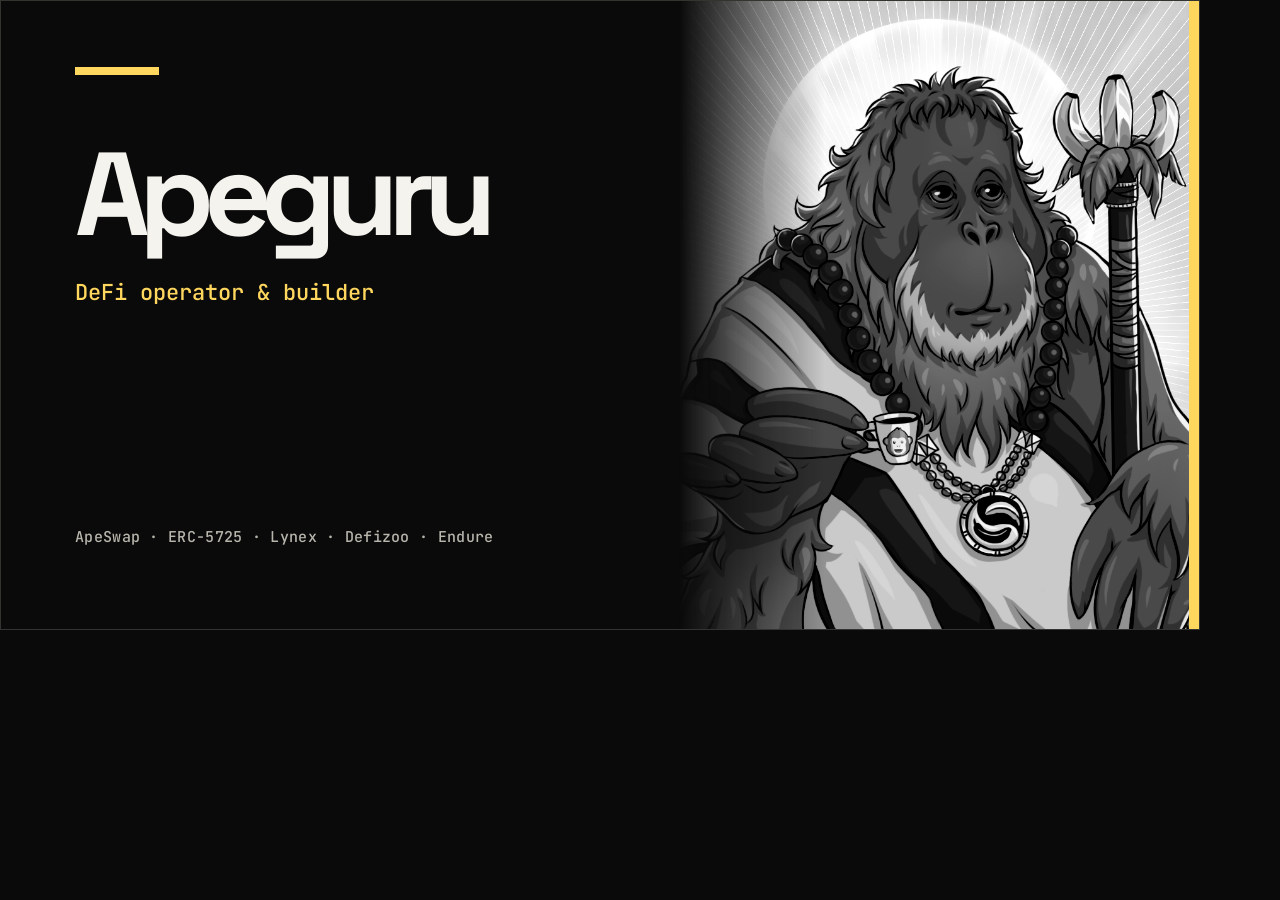
==== assets/images/og-card.html @ 8f4e62bd "Refresh founder profile content and brand assets" ====
<!doctype html>
<html lang="en"><head><meta charset="utf-8"><meta name="viewport" content="width=device-width,initial-scale=1"><link rel="preconnect" href="https://fonts.googleapis.com"><link rel="preconnect" href="https://fonts.gstatic.com" crossorigin><link href="https://fonts.googleapis.com/css2?family=JetBrains+Mono:wght@500&amp;family=Space+Grotesk:wght@500;700&amp;display=swap" rel="stylesheet"><style>*{box-sizing:border-box}html,body{margin:0;width:1200px;height:630px;overflow:hidden;background:#0A0A0A;color:#f5f3ed}.card{height:630px;padding:66px 74px;position:relative;overflow:hidden;border:1px solid #33332f;font-family:"Space Grotesk",sans-serif}.rule{width:84px;height:8px;background:#FFD75E;margin-bottom:70px}.name{margin:0;font-size:118px;line-height:.84;letter-spacing:-.09em}.sub{margin:34px 0 0;color:#FFD75E;font:500 22px "JetBrains Mono",monospace}.receipts{position:absolute;left:74px;bottom:67px;color:#b8b5ad;font:500 15px "JetBrains Mono",monospace;letter-spacing:.02em}.avatar{position:absolute;right:0;bottom:0;width:520px;height:630px;object-fit:cover;object-position:center;filter:grayscale(1) contrast(1.08);mask-image:linear-gradient(to right,transparent 0%,black 28%)}.accent{position:absolute;right:0;top:0;width:10px;height:100%;background:#FFD75E}</style></head><body><main class="card"><div class="rule"></div><h1 class="name">Apeguru</h1><p class="sub">DeFi operator &amp; builder</p><p class="receipts">ApeSwap · ERC-5725 · Lynex · Defizoo · Endure</p><img class="avatar" src="apeguru.png" alt=""><div class="accent"></div></main></body></html>
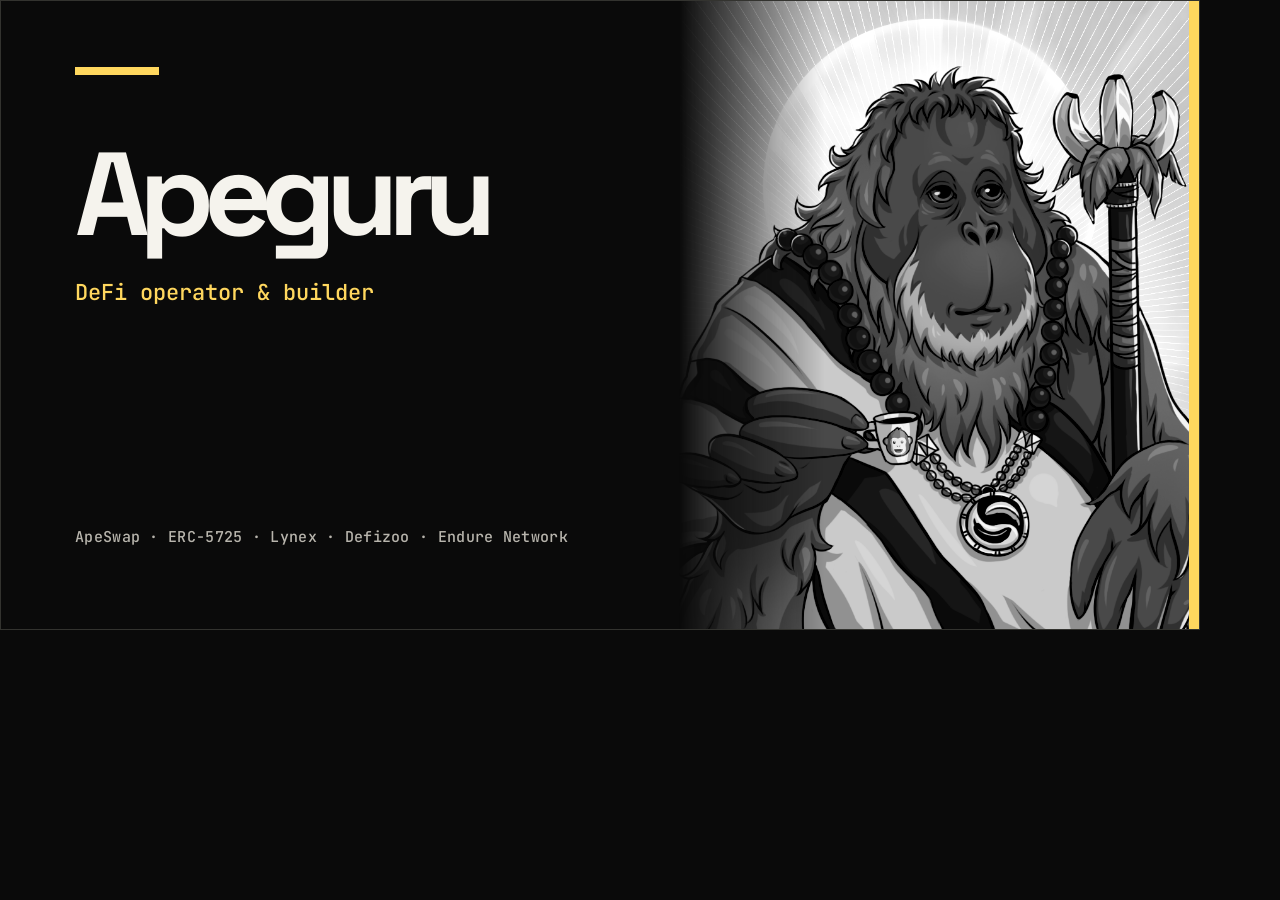
==== commit aa43450d: "Refine founder timeline and ecosystem copy" ====
--- a/assets/images/og-card.html
+++ b/assets/images/og-card.html
@@ -1,2 +1,2 @@
 <!doctype html>
-<html lang="en"><head><meta charset="utf-8"><meta name="viewport" content="width=device-width,initial-scale=1"><link rel="preconnect" href="https://fonts.googleapis.com"><link rel="preconnect" href="https://fonts.gstatic.com" crossorigin><link href="https://fonts.googleapis.com/css2?family=JetBrains+Mono:wght@500&amp;family=Space+Grotesk:wght@500;700&amp;display=swap" rel="stylesheet"><style>*{box-sizing:border-box}html,body{margin:0;width:1200px;height:630px;overflow:hidden;background:#0A0A0A;color:#f5f3ed}.card{height:630px;padding:66px 74px;position:relative;overflow:hidden;border:1px solid #33332f;font-family:"Space Grotesk",sans-serif}.rule{width:84px;height:8px;background:#FFD75E;margin-bottom:70px}.name{margin:0;font-size:118px;line-height:.84;letter-spacing:-.09em}.sub{margin:34px 0 0;color:#FFD75E;font:500 22px "JetBrains Mono",monospace}.receipts{position:absolute;left:74px;bottom:67px;color:#b8b5ad;font:500 15px "JetBrains Mono",monospace;letter-spacing:.02em}.avatar{position:absolute;right:0;bottom:0;width:520px;height:630px;object-fit:cover;object-position:center;filter:grayscale(1) contrast(1.08);mask-image:linear-gradient(to right,transparent 0%,black 28%)}.accent{position:absolute;right:0;top:0;width:10px;height:100%;background:#FFD75E}</style></head><body><main class="card"><div class="rule"></div><h1 class="name">Apeguru</h1><p class="sub">DeFi operator &amp; builder</p><p class="receipts">ApeSwap · ERC-5725 · Lynex · Defizoo · Endure</p><img class="avatar" src="apeguru.png" alt=""><div class="accent"></div></main></body></html>
+<html lang="en"><head><meta charset="utf-8"><meta name="viewport" content="width=device-width,initial-scale=1"><link rel="preconnect" href="https://fonts.googleapis.com"><link rel="preconnect" href="https://fonts.gstatic.com" crossorigin><link href="https://fonts.googleapis.com/css2?family=JetBrains+Mono:wght@500&amp;family=Space+Grotesk:wght@500;700&amp;display=swap" rel="stylesheet"><style>*{box-sizing:border-box}html,body{margin:0;width:1200px;height:630px;overflow:hidden;background:#0A0A0A;color:#f5f3ed}.card{height:630px;padding:66px 74px;position:relative;overflow:hidden;border:1px solid #33332f;font-family:"Space Grotesk",sans-serif}.rule{width:84px;height:8px;background:#FFD75E;margin-bottom:70px}.name{margin:0;font-size:118px;line-height:.84;letter-spacing:-.09em}.sub{margin:34px 0 0;color:#FFD75E;font:500 22px "JetBrains Mono",monospace}.receipts{position:absolute;left:74px;bottom:67px;color:#b8b5ad;font:500 15px "JetBrains Mono",monospace;letter-spacing:.02em}.avatar{position:absolute;right:0;bottom:0;width:520px;height:630px;object-fit:cover;object-position:center;filter:grayscale(1) contrast(1.08);mask-image:linear-gradient(to right,transparent 0%,black 28%)}.accent{position:absolute;right:0;top:0;width:10px;height:100%;background:#FFD75E}</style></head><body><main class="card"><div class="rule"></div><h1 class="name">Apeguru</h1><p class="sub">DeFi operator &amp; builder</p><p class="receipts">ApeSwap · ERC-5725 · Lynex · Defizoo · Endure Network</p><img class="avatar" src="apeguru.png" alt=""><div class="accent"></div></main></body></html>
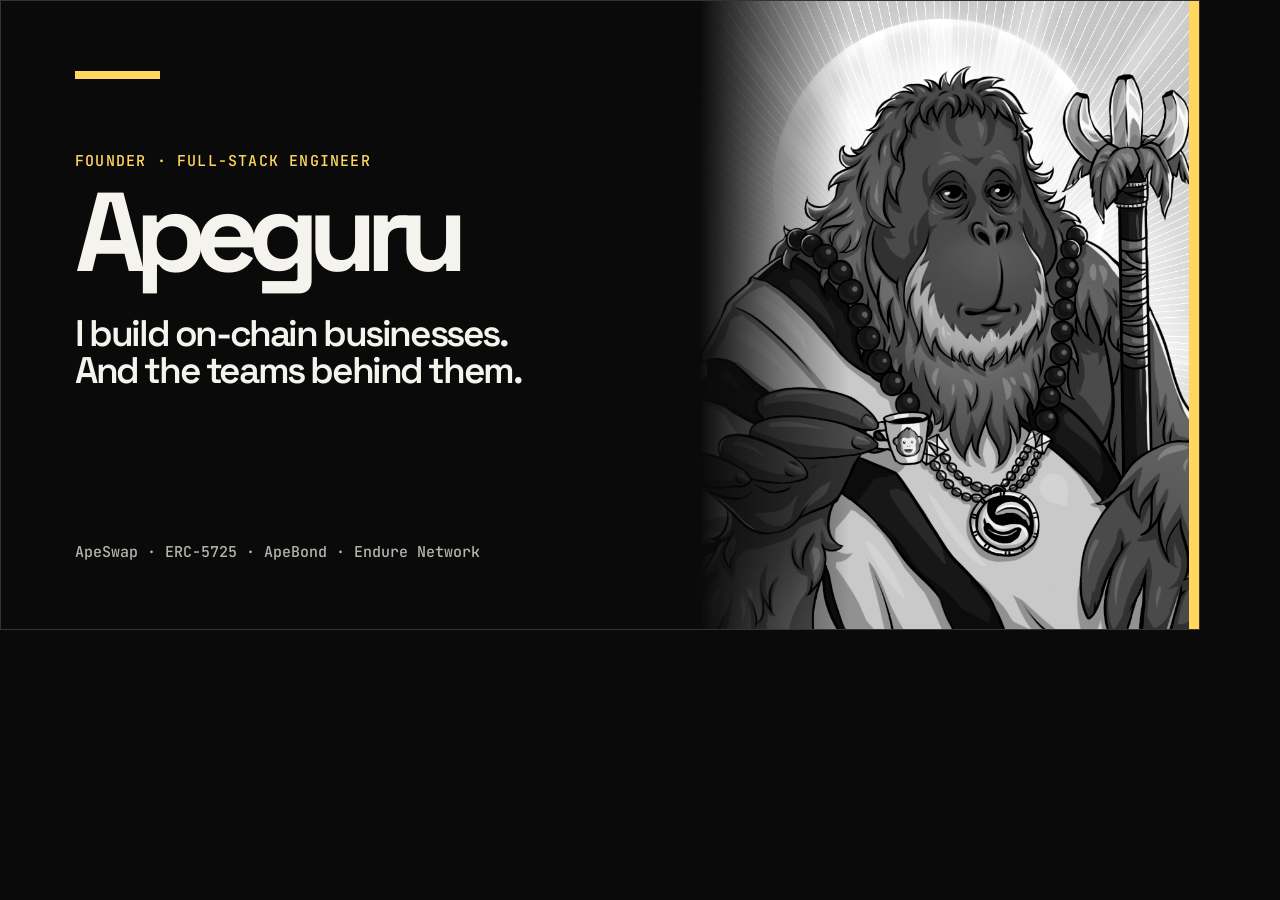
==== commit 5382b6d9: "feat: launch founder profile redesign" ====
--- a/assets/images/og-card.html
+++ b/assets/images/og-card.html
@@ -1,2 +1,2 @@
 <!doctype html>
-<html lang="en"><head><meta charset="utf-8"><meta name="viewport" content="width=device-width,initial-scale=1"><link rel="preconnect" href="https://fonts.googleapis.com"><link rel="preconnect" href="https://fonts.gstatic.com" crossorigin><link href="https://fonts.googleapis.com/css2?family=JetBrains+Mono:wght@500&amp;family=Space+Grotesk:wght@500;700&amp;display=swap" rel="stylesheet"><style>*{box-sizing:border-box}html,body{margin:0;width:1200px;height:630px;overflow:hidden;background:#0A0A0A;color:#f5f3ed}.card{height:630px;padding:66px 74px;position:relative;overflow:hidden;border:1px solid #33332f;font-family:"Space Grotesk",sans-serif}.rule{width:84px;height:8px;background:#FFD75E;margin-bottom:70px}.name{margin:0;font-size:118px;line-height:.84;letter-spacing:-.09em}.sub{margin:34px 0 0;color:#FFD75E;font:500 22px "JetBrains Mono",monospace}.receipts{position:absolute;left:74px;bottom:67px;color:#b8b5ad;font:500 15px "JetBrains Mono",monospace;letter-spacing:.02em}.avatar{position:absolute;right:0;bottom:0;width:520px;height:630px;object-fit:cover;object-position:center;filter:grayscale(1) contrast(1.08);mask-image:linear-gradient(to right,transparent 0%,black 28%)}.accent{position:absolute;right:0;top:0;width:10px;height:100%;background:#FFD75E}</style></head><body><main class="card"><div class="rule"></div><h1 class="name">Apeguru</h1><p class="sub">DeFi operator &amp; builder</p><p class="receipts">ApeSwap · ERC-5725 · Lynex · Defizoo · Endure Network</p><img class="avatar" src="apeguru.png" alt=""><div class="accent"></div></main></body></html>
+<html lang="en"><head><meta charset="utf-8"><meta name="viewport" content="width=device-width,initial-scale=1"><link rel="preconnect" href="https://fonts.googleapis.com"><link rel="preconnect" href="https://fonts.gstatic.com" crossorigin><link href="https://fonts.googleapis.com/css2?family=JetBrains+Mono:wght@500&amp;family=Space+Grotesk:wght@500;600;700&amp;display=swap" rel="stylesheet"><style>*{box-sizing:border-box}html,body{width:1200px;height:630px;margin:0;overflow:hidden;background:#0a0a0a;color:#f5f3ed}.card{position:relative;height:630px;padding:70px 74px;border:1px solid #34332e;overflow:hidden;font-family:"Space Grotesk",sans-serif}.rule{width:85px;height:8px;background:#ffd75e;margin-bottom:72px}.kicker{margin:0 0 17px;color:#ffd75e;font:500 15px "JetBrains Mono",monospace;text-transform:uppercase;letter-spacing:.08em}.name{margin:0;font-size:112px;line-height:.8;letter-spacing:-.1em}.statement{width:560px;margin:37px 0 0;font-size:37px;font-weight:600;line-height:1;letter-spacing:-.065em}.detail{position:absolute;bottom:67px;left:74px;margin:0;color:#b7b4ac;font:500 15px "JetBrains Mono",monospace}.portrait{position:absolute;right:0;bottom:0;width:500px;height:630px;object-fit:cover;object-position:center;filter:grayscale(1) contrast(1.06);mask-image:linear-gradient(to right,transparent 0%,black 30%)}.accent{position:absolute;right:0;top:0;width:10px;height:100%;background:#ffd75e}</style></head><body><main class="card"><div class="rule"></div><p class="kicker">Founder · Full-stack engineer</p><h1 class="name">Apeguru</h1><p class="statement">I build on-chain businesses.<br>And the teams behind them.</p><p class="detail">ApeSwap · ERC-5725 · ApeBond · Endure Network</p><img class="portrait" src="apeguru.png" alt=""><div class="accent"></div></main></body></html>
